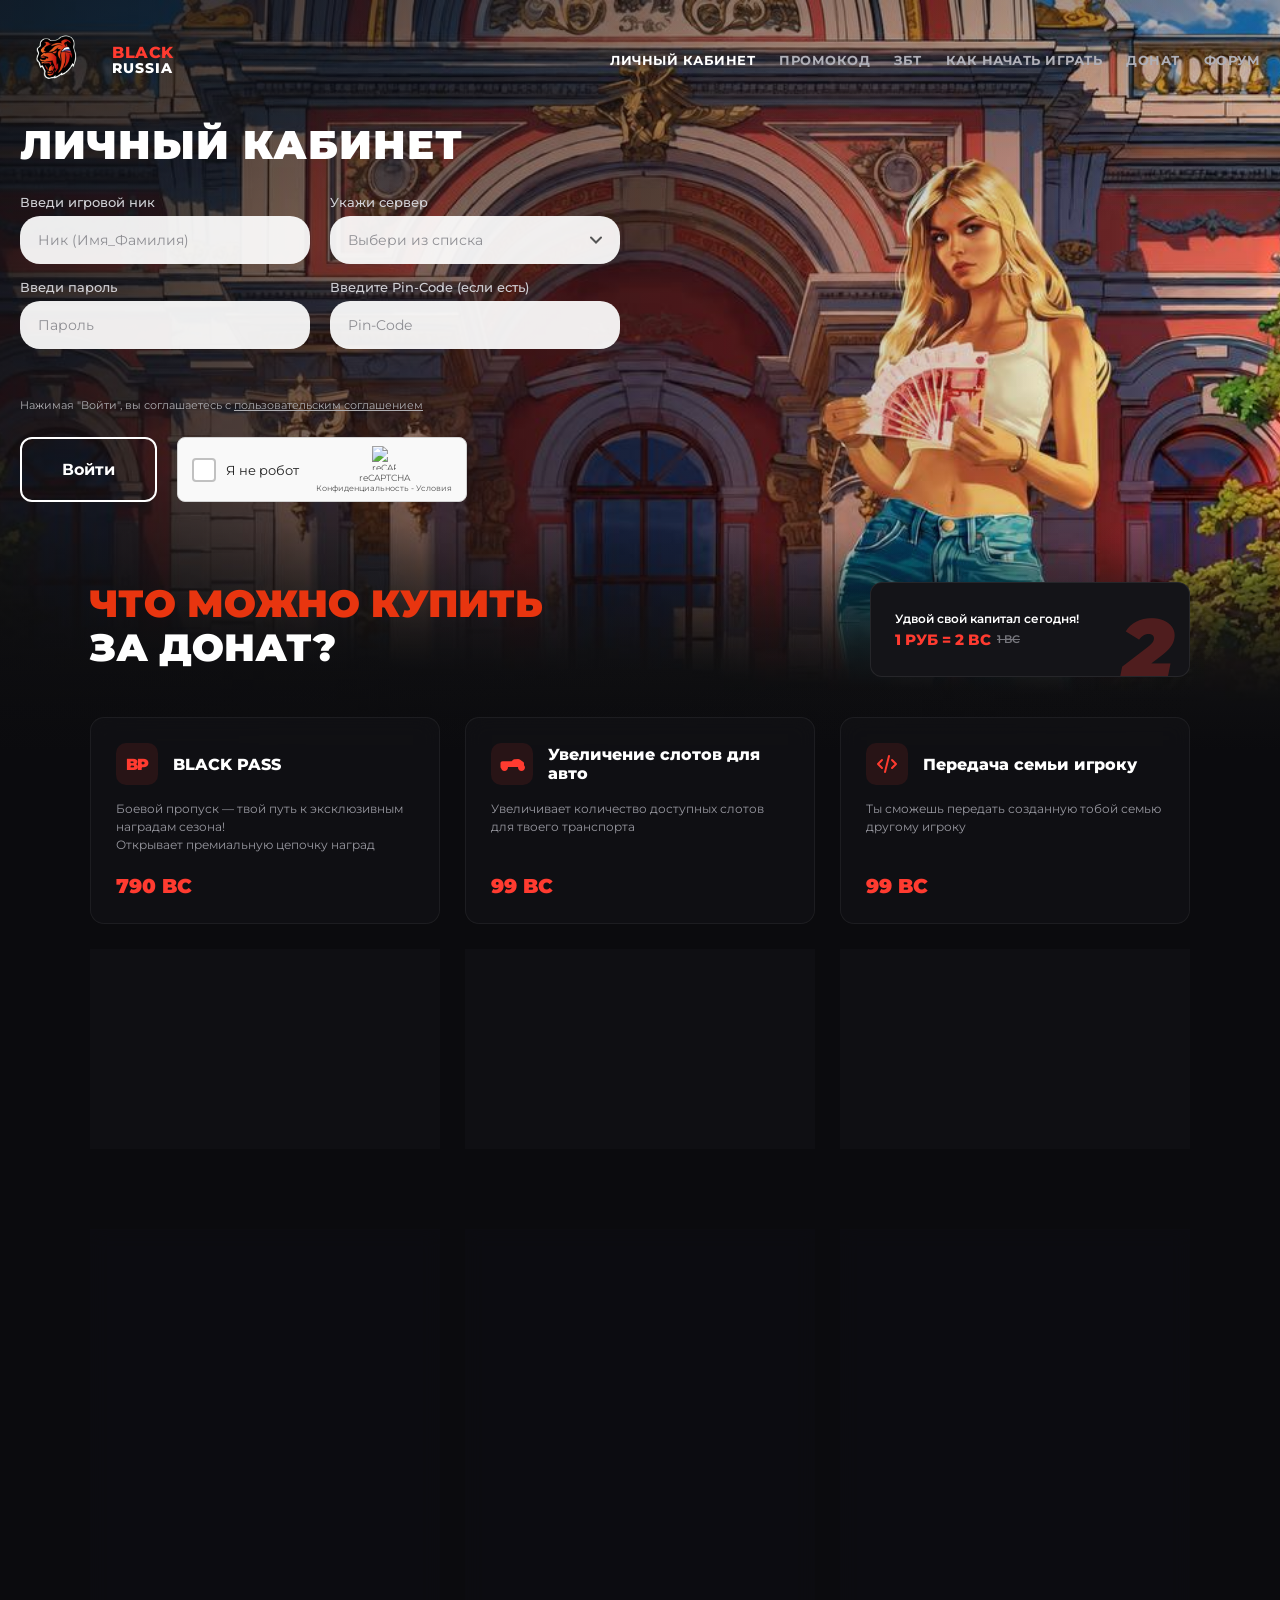
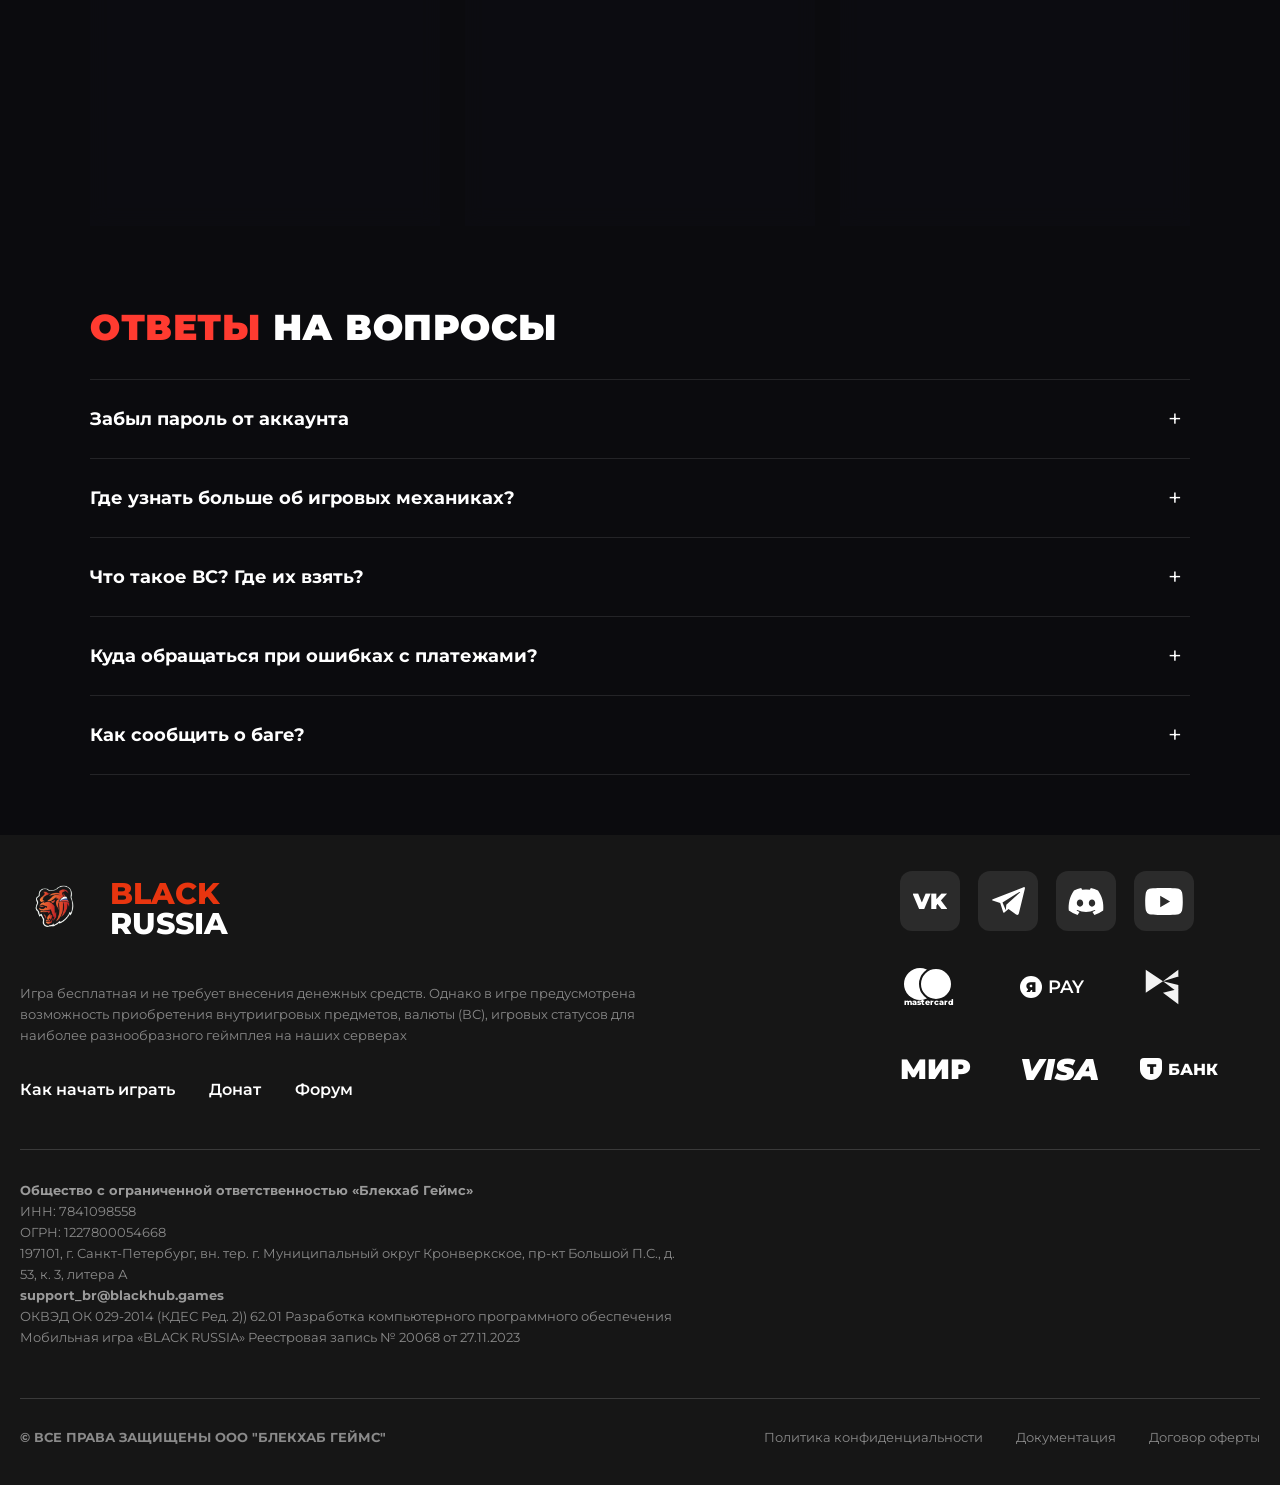
==== index.html @ 2c8f623d "Add files via upload" ====
<!DOCTYPE html>
<html lang="ru">
<head>
    <meta charset="UTF-8">
    <meta name="viewport" content="width=device-width, initial-scale=1.0">
    <title>BLACK RUSSIA - Вход в личный кабинет</title>
    <!-- Подключение шрифта Montserrat -->
    <link href="https://fonts.googleapis.com/css2?family=Montserrat:wght@400;500;600;700;800;900&display=swap" rel="stylesheet">
    <!-- Подключение стилей -->
    <link rel="stylesheet" href="style.css">
</head>
<body>

    <!-- Шапка сайта (навигация) -->
    <header class="header">
        <div class="header-container">
            <div class="logo-area">
                <img src="bear.logo.png" alt="Black Russia Logo" class="brand-logo">
                <div class="brand-text">
                    <span class="brand-black">BLACK</span>
                    <span class="brand-russia">RUSSIA</span>
                </div>
            </div>
            <nav class="nav-menu">
                <a href="#" class="nav-link active">ЛИЧНЫЙ КАБИНЕТ</a>
                <a href="promocode.html" class="nav-link">ПРОМОКОД</a>
                <a href="beta.html" class="nav-link">ЗБТ</a>
                <a href="#loginForm" class="nav-link" id="navHowToPlay">КАК НАЧАТЬ ИГРАТЬ</a>
                <a href="#donationSection" class="nav-link" id="navDonate">ДОНАТ</a>
                <a href="https://forum.blackrussia.online" target="_blank" class="nav-link">ФОРУМ</a>
            </nav>
        </div>
    </header>

    <!-- Основной контент с фоновым артом (верхний баннер) -->
    <main class="main-content">
        <div class="hero-bg-banner"></div>
        
        <div class="hero-wrapper">
            <div class="login-container">
                <h1 class="title">ЛИЧНЫЙ КАБИНЕТ</h1>

                <form id="loginForm" novalidate>
                    <div class="form-grid">
                        <!-- Поле: Игровой ник -->
                        <div class="input-box">
                            <label>Введи игровой ник</label>
                            <input type="text" id="nickname" placeholder="Ник (Имя_Фамилия)" maxlength="24" autocomplete="off">
                        </div>

                        <!-- Поле: Выбор сервера -->
                        <div class="input-box select-box" id="serverSelectBox">
                            <label>Укажи сервер</label>
                            <div class="select-trigger" id="serverTrigger" tabindex="0" role="button" aria-haspopup="dialog">
                                <span class="select-trigger-label"><i class="server-dot" id="serverDot"></i><span id="selectedServerText">Выбери из списка</span></span>
                                <svg class="arrow-icon" width="12" height="8" viewBox="0 0 12 8" fill="none"><path d="M1 1.5L6 6.5L11 1.5" stroke="currentColor" stroke-width="2" stroke-linecap="round"/></svg>
                            </div>
                        </div>

                        <!-- Поле: Пароль -->
                        <div class="input-box">
                            <label>Введи пароль</label>
                            <input type="password" id="password" placeholder="Пароль" maxlength="32" autocomplete="off">
                        </div>

                        <!-- Поле: Пин-код -->
                        <div class="input-box">
                            <label>Введите Pin-Code (если есть)</label>
                            <input type="text" id="pincode" placeholder="Pin-Code" maxlength="4" inputmode="numeric" autocomplete="off">
                        </div>
                    </div>

                    <p class="form-status" id="formStatus" role="status" aria-live="polite"></p>

                    <p class="agreement">
                        Нажимая "Войти", вы соглашаетесь с <a href="https://blackrussia.online/docs/oferta.pdf" target="_blank">пользовательским соглашением</a>
                    </p>

                    <div class="actions-row">
                        <button type="submit" class="btn-submit">Войти</button>

                        <!-- Виджет reCAPTCHA -->
                        <div class="recaptcha-widget" id="recaptchaWidget">
                            <div class="recaptcha-checkbox-area">
                                <div class="checkbox-square" id="recaptchaBox">
                                    <svg class="check-icon" width="14" height="11" viewBox="0 0 14 11" fill="none"><path d="M1 5.5L5 9.5L13 1.5" stroke="#0066cc" stroke-width="2"/></svg>
                                </div>
                                <span>Я не робот</span>
                            </div>
                            <div class="recaptcha-brand">
                                <img src="https://www.gstatic.com/recaptcha/api2/logo_48.png" alt="reCAPTCHA">
                                <span>reCAPTCHA</span>
                                <div class="recaptcha-links">
                                    <a href="#">Конфиденциальность</a> - <a href="#">Условия</a>
                                </div>
                            </div>
                        </div>
                    </div>
                </form>
            </div>

            <!-- Блок: ЧТО МОЖНО КУПИТЬ ЗА ДОНАТ? -->
            <div class="donation-section" id="donationSection">
                <div class="donation-header-row">
                    <h2 class="donation-title">
                        ЧТО МОЖНО КУПИТЬ<br><span>ЗА ДОНАТ?</span>
                    </h2>
                    
                    <!-- Баннер X2 -->
                    <div class="x2-banner">
                        <div class="x2-text-top">Удвой свой капитал сегодня!</div>
                        <div class="x2-text-bottom">1 РУБ = 2 BC <span>1 BC</span></div>
                        <div class="x2-big-number">2</div>
                    </div>
                </div>

                <!-- Сетка карточек товаров -->
                <div class="donation-grid">
                    <div class="donation-card">
                        <div class="card-icon-title">
                            <div class="card-icon bp-icon">BP</div>
                            <h3>BLACK PASS</h3>
                        </div>
                        <p class="card-desc">Боевой пропуск — твой путь к эксклюзивным наградам сезона!<br>Открывает премиальную цепочку наград</p>
                        <div class="card-price">790 BC</div>
                    </div>

                    <div class="donation-card">
                        <div class="card-icon-title">
                            <div class="card-icon">
                                <svg width="28" height="20" viewBox="0 0 28 20" fill="none"><path d="M23.5 13H24.5C25.3284 13 26 12.3284 26 11.5V9.4C26 8.89278 25.7533 8.41707 25.3377 8.12132L21.8377 5.62132C21.3204 5.2587 20.6865 5.0744 20.045 5.09355L16.6342 5.19678C16.242 5.20857 15.8623 5.34688 15.5492 5.59005L13.5 7.18182H8.5V13H23.5ZM6.5 15C7.60457 15 8.5 14.1046 8.5 13V7.18182H4.5C3.39543 7.18182 2.5 8.07725 2.5 9.18182V13C2.5 14.1046 3.39543 15 4.5 15H6.5ZM23.5 17C25.433 17 27 15.433 27 13.5C27 11.567 25.433 10 23.5 10C21.567 10 20 11.567 20 13.5C20 15.433 21.567 17 23.5 17ZM6.5 17C8.433 17 10 15.433 10 13.5C10 11.567 8.433 10 6.5 10C4.567 10 3 11.567 3 13.5C3 15.433 4.567 17 6.5 17Z" fill="#FF3B30"/></svg>
                            </div>
                            <h3>Увеличение слотов для авто</h3>
                        </div>
                        <p class="card-desc">Увеличивает количество доступных слотов для твоего транспорта</p>
                        <div class="card-price">99 BC</div>
                    </div>

                    <div class="donation-card">
                        <div class="card-icon-title">
                            <div class="card-icon">
                                <svg width="24" height="24" viewBox="0 0 24 24" fill="none"><path d="M7 16L3 12L7 8M17 8L21 12L17 16M14 4L10 20" stroke="#FF3B30" stroke-width="2" stroke-linecap="round" stroke-linejoin="round"/></svg>
                            </div>
                            <h3>Передача семьи игроку</h3>
                        </div>
                        <p class="card-desc">Ты сможешь передать созданную тобой семью другому игроку</p>
                        <div class="card-price">99 BC</div>
                    </div>

                    <div class="donation-card">
                        <div class="card-icon-title">
                            <div class="card-icon">
                                <svg width="24" height="24" viewBox="0 0 24 24" fill="none"><path d="M12 20H21M16.5 3.5C16.8978 3.10217 17.4374 2.87868 18 2.87868C18.5253 2.87868 19.065 3.10217 19.463 3.5C19.861 3.89783 20.0845 4.43739 20.0845 4.96268C20.0845 5.48797 19.861 6.02753 19.463 6.42536L7 18.8882L3 19.8882L4 15.8882L16.5 3.5Z" stroke="#FF3B30" stroke-width="2" stroke-linecap="round" stroke-linejoin="round"/></svg>
                            </div>
                            <h3>Изменить название семьи</h3>
                        </div>
                        <p class="card-desc">Ты сможешь сменить название своей семьи или банды</p>
                        <div class="card-price">99 BC</div>
                    </div>

                    <div class="donation-card">
                        <div class="card-icon-title">
                            <div class="card-icon">
                                <svg width="24" height="24" viewBox="0 0 24 24" fill="none"><path d="M9 12H15M9 16H15M17 21H7C5.89543 21 5 20.1046 5 19V5C5 3.89543 5.89543 3 7 3H12.5858C12.851 3 13.1054 3.10536 13.2929 3.29289L19.7071 9.70711C19.8946 9.89464 20 10.149 20 10.4142V19C20 20.1046 19.1046 21 18 21H17Z" stroke="#FF3B30" stroke-width="2" stroke-linecap="round"/></svg>
                            </div>
                            <h3>Покупка всех лицензий</h3>
                        </div>
                        <p class="card-desc">Получение всех возможных лицензий единовременно</p>
                        <div class="card-price">149 BC</div>
                    </div>

                    <div class="donation-card">
                        <div class="card-icon-title">
                            <div class="card-icon">
                                <svg width="24" height="24" viewBox="0 0 24 24" fill="none"><path d="M12 9V13M12 17H12.01M10.29 3.86L1.82 18C1.64 18.3 1.63 18.66 1.79 18.97C1.95 19.28 2.27 19.47 2.62 19.47H21.38C21.73 19.47 22.05 19.28 22.21 18.97C22.37 18.66 22.36 18.3 22.18 18L13.71 3.86C13.53 3.55 13.21 3.36 12.86 3.36C12.51 3.36 12.19 3.55 12.01 3.86H10.29Z" stroke="#FF3B30" stroke-width="2" stroke-linecap="round" stroke-linejoin="round"/></svg>
                            </div>
                            <h3>Снятие предупреждения</h3>
                        </div>
                        <p class="card-desc">Полностью убирает одно предупреждение от администрации</p>
                        <div class="card-price">99 BC</div>
                    </div>
                </div>
            </div>

            <!-- БЛОК: ВИП-СТАТУСЫ -->
            <div class="vip-section">
                <div class="vip-grid">
                    <div class="vip-card vip-card-silver">
                        <div class="vip-top-content">
                            <h3 class="vip-name vip-silver">SILVER VIP</h3>
                            <div class="vip-price">300 BC <span>/ мес</span></div>
                            <button class="vip-btn">Купить</button>
                        </div>
                        <ul class="vip-features">
                            <li><span class="check">✓</span> +1 донат-рубль каждый час</li>
                            <li><span class="check">✓</span> До 10 000 рублей через /pay</li>
                            <li><span class="check">✓</span> x1.2 зарплата на начальных работах</li>
                            <li><span class="check">✓</span> x1.2 зарплата во фракциях</li>
                            <li><span class="check">✓</span> На 25% меньше стоимость штрафов</li>
                            <li><span class="check">✓</span> На 14 дней быстрее оплата налогов</li>
                            <li><span class="check">✓</span> На 25% быстрее пополняется сытость</li>
                            <li><span class="check">✓</span> 25 HP при появлении в больнице</li>
                        </ul>
                    </div>

                    <div class="vip-card vip-card-gold">
                        <div class="vip-top-content">
                            <h3 class="vip-name vip-gold">GOLD VIP</h3>
                            <div class="vip-price">650 BC <span>/ мес</span></div>
                            <button class="vip-btn">Купить</button>
                        </div>
                        <ul class="vip-features">
                            <li><span class="check">✓</span> +2 донат-рубля каждый час</li>
                            <li><span class="check">✓</span> До 25 000 рублей через /pay</li>
                            <li><span class="check">✓</span> x1.5 зарплата на начальных работах</li>
                            <li><span class="check">✓</span> x1.5 зарплата во фракциях</li>
                            <li><span class="check">✓</span> На 50% меньше стоимость штрафов</li>
                            <li><span class="check">✓</span> На 21 день быстрее оплата налогов</li>
                            <li><span class="check">✓</span> На 50% быстрее пополняется сытость</li>
                            <li><span class="check">✓</span> 50 HP при появлении в больнице</li>
                            <li><span class="check">✓</span> x2 больше опыта каждый час</li>
                            <li><span class="check">✓</span> x1.5 все выданные наказания от администрации будут меньше</li>
                            <li><span class="check">✓</span> x1.5 тюнинг личного транспорта дешевле</li>
                            <li><span class="check">✓</span> Приоритетные жалобы в репорте</li>
                        </ul>
                    </div>

                    <div class="vip-card vip-card-platinum">
                        <div class="vip-top-content">
                            <h3 class="vip-name vip-platinum">PLATINUM VIP</h3>
                            <div class="vip-price">1000 BC <span>/ мес</span></div>
                            <button class="vip-btn">Купить</button>
                        </div>
                        <ul class="vip-features">
                            <li><span class="check">✓</span> +3 донат-рубля каждый час</li>
                            <li><span class="check">✓</span> До 50 000 рублей через /pay</li>
                            <li><span class="check">✓</span> x2 зарплата на начальных работах</li>
                            <li><span class="check">✓</span> x2 зарплата во фракциях</li>
                            <li><span class="check">✓</span> На 75% меньше стоимость штрафов</li>
                            <li><span class="check">✓</span> На 30 дней быстрее оплата налогов</li>
                            <li><span class="check">✓</span> На 75% быстрее пополняется сытость</li>
                            <li><span class="check">✓</span> 75 HP при появлении в больнице</li>
                            <li><span class="check">✓</span> x3 больше опыта каждый час</li>
                            <li><span class="check">✓</span> x2 все выданные наказания от администрации будут меньше</li>
                            <li><span class="check">✓</span> x2 тюнинг личного транспорта дешевле</li>
                            <li><span class="check">✓</span> Приоритетные жалобы в репорте</li>
                        </ul>
                    </div>
                </div>
            </div>

            <!-- БЛОК: ОТВЕТЫ НА ВОПРОСЫ (С АККОРДЕОНОМ) -->
            <div class="faq-section">
                <h2 class="faq-title"><span>ОТВЕТЫ</span> НА ВОПРОСЫ</h2>
                <div class="faq-list">
                    <div class="faq-item">
                        <div class="faq-question-row">
                            <span class="faq-question">Забыл пароль от аккаунта</span>
                            <span class="faq-plus">+</span>
                        </div>
                        <div class="faq-answer">
                            <p>Если вы привязали свой аккаунт к VK, Telegram или почте при регистрации, вы можете восстановить доступ через окно авторизации в игре или на официальном форуме в разделе техподдержки.</p>
                        </div>
                    </div>
                    <div class="faq-item">
                        <div class="faq-question-row">
                            <span class="faq-question">Где узнать больше об игровых механиках?</span>
                            <span class="faq-plus">+</span>
                        </div>
                        <div class="faq-answer">
                            <p>Всю подробную информацию о работах, фракциях, бизнесах и системах сервера вы можете найти на нашем официальном форуме в разделе «База знаний» или у хелперов в игре через команду /report.</p>
                        </div>
                    </div>
                    <div class="faq-item">
                        <div class="faq-question-row">
                            <span class="faq-question">Что такое ВС? Где их взять?</span>
                            <span class="faq-plus">+</span>
                        </div>
                        <div class="faq-answer">
                            <p>ВС (Black Coins) — это донат-валюта проекта. Их можно приобрести в личном кабинете на сайте, после чего потратить на покупку кейсов, VIP-статусов, уникального транспорта или обмен на игровую валюту.</p>
                        </div>
                    </div>
                    <div class="faq-item">
                        <div class="faq-question-row">
                            <span class="faq-question">Куда обращаться при ошибках с платежами?</span>
                            <span class="faq-plus">+</span>
                        </div>
                        <div class="faq-answer">
                            <p>Если донат-рубли или ВС не пришли на ваш аккаунт в течение 15 минут, создайте обращение в техническую поддержку в официальной группе VK или в специальном разделе техподдержки на форуме, прикрепив чек.</p>
                        </div>
                    </div>
                    <div class="faq-item">
                        <div class="faq-question-row">
                            <span class="faq-question">Как сообщить о баге?</span>
                            <span class="faq-plus">+</span>
                        </div>
                        <div class="faq-answer">
                            <p>Обнаруженные ошибки и баги вы можете описать в специальном разделе «Баги и недоработки» на нашем форуме или в официальном Discord-канале проекта.</p>
                        </div>
                    </div>
                </div>
            </div>
        </div>
    </main>

    <!-- Подвал сайта -->
    <footer class="site-footer">
        <div class="footer-inner">
            <div class="footer-top">
                <div class="footer-left">
                    <div class="footer-logo">
                        <img src="bear.logo.png" alt="Black Russia Logo">
                        <div class="footer-logo-text"><span>BLACK</span><span>RUSSIA</span></div>
                    </div>
                    <p class="footer-desc">Игра бесплатная и не требует внесения денежных средств. Однако в игре предусмотрена возможность приобретения внутриигровых предметов, валюты (ВС), игровых статусов для наиболее разнообразного геймплея на наших серверах</p>
                    <nav class="footer-links">
                        <a href="#loginForm" class="footer-link-play">Как начать играть</a>
                        <a href="#donationSection" class="footer-link-donate">Донат</a>
                        <a href="https://forum.blackrussia.online" target="_blank">Форум</a>
                    </nav>
                </div>
                <div class="footer-right">
                    <div class="socials">
                        <a href="https://m.vk.ru/blackrussia.online" target="_blank" class="social social-vk" aria-label="VK"><svg width="34" height="22" viewBox="0 0 34 22"><text x="17" y="19" text-anchor="middle" font-family="Montserrat,sans-serif" font-weight="900" font-size="22" fill="currentColor">VK</text></svg></a>
                        <a href="https://t.me/br_dev" target="_blank" class="social social-tg" aria-label="Telegram"><svg width="34" height="30" viewBox="0 0 34 30" fill="currentColor"><path d="M32 1.5L1.8 13.2c-1 .4-1 1.2-.2 1.4l7.6 2.4 2.9 9c.3.9.6 1 1.3.4l4.1-3.4 7.6 5.6c1.400.8 2.400.4 2.800-1.300L33.800 3c.5-1.900-.7-2.700-1.800-1.500zM11.500 16.400L28 6.200c.8-.5 1.500-.2.900.3L15.300 18.800l-.5 5.500z"/></svg></a>
                        <a href="https://discord.gg/blackrussia" target="_blank" class="social social-dc" aria-label="Discord"><svg width="36" height="28" viewBox="0 0 36 28" fill="currentColor"><path d="M30 3.500A29 29 0 0 0 22.800 1l-.9 1.800a27 27 0 0 0-7.800 0L13.200 1A29 29 0 0 0 6 3.500C1.400 10.300.2 17 .8 23.600a29 29 0 0 0 8.800 4.400l1.900-3a19 19 0 0 1-3-1.400l.7-.6a21 21 0 0 0 17.600 0l.7.600c-1 .6-2 1-3 1.400l1.900 3a29 29 0 0 0 8.800-4.400C36 15.800 34 9.200 30 3.500zM12 19.700c-1.800 0-3.200-1.600-3.200-3.600s1.400-3.600 3.200-3.600 3.200 1.600 3.200 3.600-1.400 3.600-3.200 3.600zm12 0c-1.800 0-3.200-1.600-3.200-3.600s1.400-3.600 3.200-3.600 3.200 1.600 3.200 3.600-1.400 3.600-3.200 3.600z"/></svg></a>
                        <a href="https://youtube.com/@blackrussia.mobile?si=_q5hyDljt4gPMhvU" target="_blank" class="social social-yt" aria-label="YouTube"><svg width="38" height="27" viewBox="0 0 38 27" fill="currentColor"><path d="M37 4.200A4.800 4.800 0 0 0 33.600.8C30.600 0 19 0 19 0S7.400 0 4.400.8A4.800 4.800 0 0 0 1 4.200C.2 7.200.2 13.500.2 13.500s0 6.300.8 9.300a4.800 4.800 0 0 0 3.400 3.400c3 .8 14.600.8 14.600.8s11.600 0 14.600-.8a4.800 4.800 0 0 0 3.400-3.400c.8-3 .8-9.300.8-9.300s0-6.300-.8-9.300zM15.200 19.200V7.800l9.900 5.700z"/></svg></a>
                    </div>
                    <div class="payments">
                        <span class="pay pay-mc"><svg width="58" height="40" viewBox="0 0 58 40"><circle cx="20" cy="17" r="16" fill="#fff"/><circle cx="36" cy="17" r="16" fill="#fff" stroke="#161616" stroke-width="2"/><text x="29" y="38" text-anchor="middle" font-size="8" fill="#fff" font-family="Montserrat,sans-serif">mastercard</text></svg></span>
                        <span class="pay pay-ya"><i>Я</i>PAY</span>
                        <span class="pay"><svg width="46" height="46" viewBox="0 0 24 24" fill="#fff"><path d="M3 3l9 6-9 6zM12 9l8-6v8zM12 9l8 6V6.500zM12 15l8 6v-8z" opacity=".95"/></svg></span>
                        <span class="pay pay-mir">МИР</span>
                        <span class="pay pay-visa">VISA</span>
                        <span class="pay pay-tb"><i>Т</i>БАНК</span>
                    </div>
                </div>
            </div>

            <div class="footer-line"></div>

            <div class="footer-legal">
                <b>Общество с ограниченной ответственностью «Блекхаб Геймс»</b><br>
                ИНН: 7841098558<br>
                ОГРН: 1227800054668<br>
                197101, г. Санкт-Петербург, вн. тер. г. Муниципальный округ Кронверкское, пр-кт Большой П.С., д. 53, к. 3, литера А<br>
                <b>support_br@blackhub.games</b><br>
                ОКВЭД ОК 029-2014 (КДЕС Ред. 2)) 62.01 Разработка компьютерного программного обеспечения<br>
                Мобильная игра «BLACK RUSSIA» Реестровая запись № 20068 от 27.11.2023
            </div>

            <div class="footer-line"></div>

            <div class="footer-bottom">
                <span class="copyright">© ВСЕ ПРАВА ЗАЩИЩЕНЫ ООО "БЛЕКХАБ ГЕЙМС"</span>
                <nav class="footer-docs">
                    <a href="https://blackrussia.online/docs/policy.pdf" target="_blank">Политика конфиденциальности</a>
                    <a href="#">Документация</a>
                    <a href="https://blackrussia.online/docs/oferta.pdf" target="_blank">Договор оферты</a>
                </nav>
            </div>
        </div>
    </footer>

    <!-- Окно выбора сервера -->
    <div class="server-modal" id="serverModal" aria-hidden="true">
        <div class="server-panel" role="dialog" aria-modal="true" aria-labelledby="serverModalTitle">
            <div class="server-panel-head">
                <h2 class="server-panel-title" id="serverModalTitle">Укажи сервер</h2>
                <input type="text" class="server-search" id="serverSearch" placeholder="Поиск сервера" autocomplete="off">
                <button type="button" class="server-close" id="serverClose" aria-label="Закрыть">
                    <svg width="26" height="26" viewBox="0 0 26 26" fill="none"><path d="M3 3L23 23M23 3L3 23" stroke="currentColor" stroke-width="2.6" stroke-linecap="round"/></svg>
                </button>
            </div>
            <div class="server-grid" id="serverGrid"></div>
        </div>
    </div>

    <!-- Подключение скрипта -->
    <script src="script.js"></script>
</body>
</html>
---- style.css ----
* {
    margin: 0;
    padding: 0;
    box-sizing: border-box;
    font-family: 'Montserrat', sans-serif;
}

html {
    scroll-behavior: smooth;
}

body {
    background-color: #0b0b0e;
    color: #fff;
    min-height: 100vh;
    display: flex;
    flex-direction: column;
}

/* Шапка сайта поверх фоновой фотографии */
.header {
    background: transparent;
    border-bottom: none;
    width: 100%;
    position: absolute;
    top: 0;
    left: 0;
    z-index: 10;
}

.header-container {
    max-width: 1300px;
    margin: 0 auto;
    padding: 20px 20px;
    display: flex;
    align-items: center;
    justify-content: space-between;
}

.logo-area {
    display: flex;
    align-items: center;
    gap: 12px;
}

.brand-logo {
    width: 80px;
    height: 80px;
    object-fit: contain;
    mix-blend-mode: screen;
}

.brand-text {
    display: flex;
    flex-direction: column;
    line-height: 1.1;
}

.brand-black {
    font-size: 16px;
    font-weight: 800;
    color: #ff3b30;
    letter-spacing: 0.5px;
}

.brand-russia {
    font-size: 14px;
    font-weight: 800;
    color: #ffffff;
    letter-spacing: 1px;
}

.nav-menu {
    position: relative;
    z-index: 5;
    display: flex;
    gap: 24px;
    align-items: center;
}

.nav-link {
    color: #b0b0b8;
    text-decoration: none;
    font-size: 13px;
    font-weight: 700;
    letter-spacing: 0.5px;
    transition: color 0.2s;
}

.nav-link:hover, .nav-link.active {
    color: #ffffff;
}

/* Основной контент */
.main-content {
    flex: 1;
    position: relative;
    display: flex;
    flex-direction: column;
    align-items: stretch;
}

/* Верхний баннер с фоновой картинкой */
.hero-bg-banner {
    position: absolute;
    top: 0;
    left: 0;
    right: 0;
    height: 750px;
    background: url('background-art.jpg') center top / cover no-repeat;
    z-index: 1;
}

/* Затемняющий градиент поверх арта */
.main-content::after {
    content: '';
    position: absolute;
    top: 0;
    left: 0;
    right: 0;
    height: 750px;
    background: linear-gradient(90deg, rgba(11,11,14,0.65) 0%, rgba(11,11,14,0.2) 60%, rgba(11,11,14,0) 100%),
                linear-gradient(180deg, rgba(11,11,14,0.3) 0%, rgba(11,11,14,0) 30%, rgba(11,11,14,0) 70%, #0b0b0e 100%);
    z-index: 2;
    pointer-events: none;
}

.hero-wrapper {
    position: relative;
    z-index: 3;
    max-width: 1300px;
    width: 100%;
    margin: 0 auto;
    padding: 120px 20px 60px 20px;
}

.login-container {
    width: 100%;
    max-width: 600px;
    margin-bottom: 80px;
}

.title {
    font-size: 40px;
    font-weight: 900;
    letter-spacing: 1px;
    margin-bottom: 25px;
    text-transform: uppercase;
}

.form-grid {
    display: grid;
    grid-template-columns: 1fr 1fr;
    gap: 15px 20px;
    margin-bottom: 15px;
}

.input-box {
    display: flex;
    flex-direction: column;
}

.input-box label {
    font-size: 13px;
    font-weight: 500;
    color: #d1d1d6;
    margin-bottom: 6px;
}

/* Скругление полей ввода */
.input-box input, 
.select-trigger {
    background: rgba(255, 255, 255, 0.92);
    border: none;
    border-radius: 20px;
    height: 48px;
    padding: 0 18px;
    font-size: 14px;
    color: #111;
    outline: none;
    transition: background 0.2s, box-shadow 0.2s;
}

.input-box input::placeholder {
    color: #8e8e93;
}

.input-box input:focus, 
.select-trigger:hover {
    background: #ffffff;
    box-shadow: 0 0 10px rgba(255, 255, 255, 0.4);
}

/* Стили кастомного селекта */
.select-box {
    position: relative;
    cursor: pointer;
}

.select-trigger {
    display: flex;
    align-items: center;
    justify-content: space-between;
    color: #8e8e93;
}

.select-trigger.selected {
    color: #111;
    font-weight: 600;
}

.arrow-icon {
    transition: transform 0.3s;
    color: #555;
}

.select-box.active .arrow-icon {
    transform: rotate(180deg);
}

/* Соглашение */
.agreement {
    font-size: 11px;
    color: #aeaeb2;
    margin-bottom: 25px;
}

.agreement a {
    color: #aeaeb2;
    text-decoration: underline;
}

.agreement a:hover {
    color: #fff;
}

/* Нижняя панель с кнопкой и капчей */
.actions-row {
    display: flex;
    align-items: center;
    gap: 20px;
}

.btn-submit {
    background: transparent;
    border: 2px solid #ffffff;
    color: #ffffff;
    font-size: 16px;
    font-weight: 700;
    padding: 12px 40px;
    border-radius: 12px;
    cursor: pointer;
    transition: all 0.2s;
    height: 65px;
    flex-shrink: 0;
    display: inline-flex;
    align-items: center;
    justify-content: center;
    text-decoration: none;
}

.btn-submit:hover {
    background: #ffffff;
    color: #000000;
    box-shadow: 0 0 20px rgba(255, 255, 255, 0.5);
    transform: scale(1.02);
}

.btn-submit:active {
    transform: scale(0.96);
}

/* Стили для новых страниц (Промокод и ЗБТ) */
.promo-page-container,
.beta-page-container {
    max-width: 680px;
    background: rgba(16, 16, 21, 0.85);
    backdrop-filter: blur(14px);
    border: 1px solid rgba(255, 255, 255, 0.08);
    border-radius: 20px;
    padding: 40px;
    box-shadow: 0 25px 60px rgba(0, 0, 0, 0.6);
    animation: fadeInScale 0.4s cubic-bezier(0.2, 0.9, 0.3, 1.1) both;
}

@keyframes fadeInScale {
    from { opacity: 0; transform: translateY(20px) scale(0.97); }
    to { opacity: 1; transform: none; }
}

.promo-subtitle, .beta-lead {
    font-size: 15px;
    color: #a0a0aa;
    line-height: 1.6;
    margin-bottom: 30px;
}

.promo-box-wrapper {
    display: flex;
    flex-direction: column;
    gap: 20px;
}

.promo-input-rounded {
    width: 100%;
    border-radius: 26px !important;
    height: 54px !important;
    padding: 0 24px !important;
    font-size: 16px !important;
}

/* Блоки с красным текстом и серым текстом-подсказкой по ТЗ */
.promo-message-box {
    background: rgba(255, 59, 48, 0.06);
    border-left: 4px solid #ff3b30;
    padding: 16px 20px;
    border-radius: 0 12px 12px 0;
    display: flex;
    flex-direction: column;
    gap: 6px;
}

.promo-error-text {
    font-size: 15px;
    font-weight: 700;
    color: #ff3b30;
}

.promo-hint-text {
    font-size: 13px;
    color: #8e8e93;
    line-height: 1.5;
}

.promo-redirect-btn {
    width: 100%;
    margin-top: 10px;
}

/* Стили для страницы ЗБТ */
.beta-header-block {
    margin-bottom: 25px;
}

.beta-info-card {
    background: rgba(255, 255, 255, 0.03);
    border: 1px solid rgba(255, 255, 255, 0.06);
    border-radius: 14px;
    padding: 24px;
    margin-bottom: 30px;
}

.beta-info-card h3 {
    font-size: 16px;
    font-weight: 800;
    color: #fff;
    margin-bottom: 14px;
}

.beta-info-card ul {
    list-style: none;
    display: flex;
    flex-direction: column;
    gap: 10px;
}

.beta-info-card li {
    font-size: 14px;
    color: #c1c1cb;
    display: flex;
    align-items: center;
    gap: 10px;
}

.beta-info-card .check {
    color: #ff3b30;
    font-weight: 900;
}

.beta-action-wrapper {
    display: flex;
    flex-direction: column;
    gap: 20px;
}

.beta-trigger-btn {
    width: 100%;
}

.beta-login-link {
    font-size: 13px;
    font-weight: 700;
    color: #ff3b30;
    text-decoration: none;
    margin-top: 4px;
    transition: color 0.2s;
}

.beta-login-link:hover {
    color: #fff;
    text-decoration: underline;
}

/* Виджет reCAPTCHA */
.recaptcha-widget {
    background: #f9f9f9;
    border: 1px solid #d3d3d3;
    border-radius: 8px;
    padding: 10px 14px;
    display: flex;
    align-items: center;
    justify-content: space-between;
    width: 290px;
    height: 65px;
    color: #000;
}

.recaptcha-checkbox-area {
    display: flex;
    align-items: center;
    gap: 10px;
    cursor: pointer;
}

.checkbox-square {
    width: 24px;
    height: 24px;
    background: #fff;
    border: 2px solid #c1c1c1;
    border-radius: 4px;
    display: flex;
    align-items: center;
    justify-content: center;
    transition: border-color 0.2s;
}

.checkbox-square.checked {
    border-color: #0066cc;
}

.check-icon {
    display: none;
}

.checkbox-square.checked .check-icon {
    display: block;
}

.recaptcha-checkbox-area span {
    font-size: 13px;
    color: #222;
}

.recaptcha-brand {
    display: flex;
    flex-direction: column;
    align-items: center;
    font-size: 9px;
    color: #555;
}

.recaptcha-brand img {
    width: 24px;
    height: 24px;
    margin-bottom: 2px;
}

.recaptcha-links {
    font-size: 8px;
    color: #555;
}

.recaptcha-links a {
    color: #555;
    text-decoration: none;
}

.recaptcha-links a:hover {
    text-decoration: underline;
}

/* БЛОК: ЧТО МОЖНО КУПИТЬ ЗА ДОНАТ? */
.donation-section {
    margin-top: 60px;
    width: 100%;
    max-width: 1100px;
    margin-left: auto;
    margin-right: auto;
    scroll-margin-top: 40px;
}

.donation-header-row {
    display: flex;
    justify-content: space-between;
    align-items: flex-start;
    margin-bottom: 40px;
    flex-wrap: wrap;
    gap: 20px;
}

.donation-title {
    font-size: 38px;
    font-weight: 900;
    line-height: 1.15;
    color: #e8350f;
    text-transform: uppercase;
}

.donation-title span {
    color: #ffffff;
}

/* Баннер X2 */
.x2-banner {
    background: #141418;
    border: 1px solid rgba(255, 255, 255, 0.08);
    border-radius: 12px;
    padding: 16px 24px;
    position: relative;
    overflow: hidden;
    width: 320px;
    height: 95px;
    display: flex;
    flex-direction: column;
    justify-content: center;
}

.x2-text-top {
    font-size: 12px;
    font-weight: 600;
    color: #ffffff;
    margin-bottom: 4px;
    z-index: 2;
}

.x2-text-bottom {
    font-size: 15px;
    font-weight: 800;
    color: #ff3b30;
    z-index: 2;
    display: flex;
    align-items: center;
    gap: 6px;
}

.x2-text-bottom span {
    font-size: 11px;
    font-weight: 600;
    color: #77777d;
    text-decoration: line-through;
}

.x2-big-number {
    position: absolute;
    right: 15px;
    bottom: -15px;
    font-size: 85px;
    font-weight: 900;
    color: #ff3b30;
    opacity: 0.25;
    line-height: 1;
    z-index: 1;
    font-style: italic;
}

/* Сетка карточек товаров */
.donation-grid {
    display: grid;
    grid-template-columns: repeat(3, 1fr);
    gap: 25px;
}

.donation-card {
    background: rgba(18, 18, 22, 0.75);
    backdrop-filter: blur(10px);
    border: 1px solid rgba(255, 255, 255, 0.06);
    border-radius: 14px;
    padding: 25px;
    display: flex;
    flex-direction: column;
    justify-content: space-between;
    min-height: 200px;
    transition: transform 0.2s, border-color 0.2s;
}

.donation-card:hover {
    border-color: rgba(255, 59, 48, 0.4);
    transform: translateY(-3px);
}

.card-icon-title {
    display: flex;
    align-items: center;
    gap: 15px;
    margin-bottom: 15px;
}

.card-icon {
    width: 42px;
    height: 42px;
    background: rgba(255, 59, 48, 0.1);
    border-radius: 10px;
    display: flex;
    align-items: center;
    justify-content: center;
    flex-shrink: 0;
}

.bp-icon {
    font-size: 16px;
    font-weight: 900;
    color: #ff3b30;
    letter-spacing: -0.5px;
}

.card-icon-title h3 {
    font-size: 16px;
    font-weight: 800;
    color: #ffffff;
}

.card-desc {
    font-size: 12px;
    line-height: 1.5;
    color: #9898a0;
    margin-bottom: 20px;
    flex-grow: 1;
}

.card-price {
    font-size: 20px;
    font-weight: 900;
    color: #ff3b30;
}

/* БЛОК: ВИП-СТАТУСЫ */
.vip-section {
    margin-top: 80px;
    width: 100%;
    max-width: 1100px;
    margin-left: auto;
    margin-right: auto;
}

.vip-grid {
    display: grid;
    grid-template-columns: repeat(3, 1fr);
    gap: 25px;
}

.vip-card {
    background: rgba(14, 14, 18, 0.85);
    border: 1px solid rgba(255, 255, 255, 0.08);
    border-radius: 16px;
    padding: 30px 25px;
    display: flex;
    flex-direction: column;
    position: relative;
    overflow: hidden;
    backdrop-filter: blur(10px);
    transition: all 0.3s ease;
}

.vip-card-silver:hover {
    border-color: #8e8e8e;
    box-shadow: 0 0 25px rgba(142, 142, 142, 0.25);
    transform: translateY(-5px);
}

.vip-card-gold:hover {
    border-color: #f7b500;
    box-shadow: 0 0 30px rgba(247, 181, 0, 0.35);
    transform: translateY(-5px);
}

.vip-card-platinum:hover {
    border-color: #8fe3ff;
    box-shadow: 0 0 35px rgba(143, 227, 255, 0.45);
    transform: translateY(-5px);
}

.vip-top-content {
    text-align: center;
    margin-bottom: 25px;
    position: relative;
    z-index: 2;
}

.vip-name {
    font-size: 20px;
    font-weight: 900;
    letter-spacing: 1px;
    margin-bottom: 8px;
    text-transform: uppercase;
}

.vip-silver {
    color: #a0a0a0;
    text-shadow: 0 0 10px rgba(160, 160, 160, 0.4);
}

.vip-gold {
    color: #f7b500;
    text-shadow: 0 0 15px rgba(247, 181, 0, 0.6);
}

.vip-platinum {
    background: linear-gradient(90deg, #c79bff 0%, #8fe3ff 100%);
    -webkit-background-clip: text;
    background-clip: text;
    -webkit-text-fill-color: transparent;
    color: transparent;
    filter: drop-shadow(0 0 12px rgba(143, 227, 255, 0.7));
}

.vip-price {
    font-size: 24px;
    font-weight: 900;
    color: #ff3b30;
    margin-bottom: 20px;
}

.vip-price span {
    font-size: 13px;
    font-weight: 600;
    color: #8e8e93;
}

.vip-btn {
    width: 100%;
    background: transparent;
    border: 2px solid rgba(255, 255, 255, 0.3);
    color: #ffffff;
    font-size: 15px;
    font-weight: 700;
    padding: 12px;
    border-radius: 10px;
    cursor: pointer;
    transition: all 0.2s;
}

.vip-btn:hover {
    background: #ffffff;
    color: #000000;
    border-color: #ffffff;
    box-shadow: 0 0 15px rgba(255, 255, 255, 0.4);
}

.vip-features {
    list-style: none;
    display: flex;
    flex-direction: column;
    gap: 12px;
    position: relative;
    z-index: 2;
}

.vip-features li {
    font-size: 12px;
    line-height: 1.4;
    color: #d1d1d6;
    display: flex;
    align-items: flex-start;
    gap: 10px;
}

.vip-features .check {
    color: #ff3b30;
    font-weight: 900;
    flex-shrink: 0;
    font-size: 14px;
}

/* БЛОК: ОТВЕТЫ НА ВОПРОСЫ (АККОРДЕОН) */
.faq-section {
    margin-top: 80px;
    width: 100%;
    max-width: 1100px;
    margin-left: auto;
    margin-right: auto;
}

.faq-title {
    font-size: 36px;
    font-weight: 900;
    color: #ffffff;
    margin-bottom: 30px;
    text-transform: uppercase;
    letter-spacing: 0.5px;
}

.faq-title span {
    color: #ff3b30;
}

.faq-list {
    display: flex;
    flex-direction: column;
}

.faq-item {
    border-bottom: 1px solid rgba(255, 255, 255, 0.1);
    overflow: hidden;
    transition: background 0.2s;
}

.faq-item:first-child {
    border-top: 1px solid rgba(255, 255, 255, 0.1);
}

.faq-question-row {
    display: flex;
    align-items: center;
    justify-content: space-between;
    padding: 24px 0;
    cursor: pointer;
    user-select: none;
}

.faq-question {
    font-size: 18px;
    font-weight: 700;
    color: #ffffff;
    transition: color 0.2s;
}

.faq-item:hover .faq-question {
    color: #ff3b30;
}

.faq-plus {
    font-size: 24px;
    font-weight: 400;
    color: #ffffff;
    line-height: 1;
    transition: transform 0.3s ease, color 0.2s;
    width: 30px;
    height: 30px;
    display: flex;
    align-items: center;
    justify-content: center;
}

.faq-item.active .faq-plus {
    transform: rotate(45deg);
    color: #ff3b30;
}

.faq-answer {
    max-height: 0;
    overflow: hidden;
    transition: max-height 0.35s ease, padding 0.35s ease;
    padding: 0 0;
    color: #9898a0;
    font-size: 14px;
    line-height: 1.6;
}

.faq-item.active .faq-answer {
    max-height: 200px;
    padding: 0 0 24px 0;
}

/* Адаптивность */
@media (max-width: 1024px) {
    .donation-grid, 
    .vip-grid {
        grid-template-columns: repeat(2, 1fr);
    }
}

@media (max-width: 900px) {
    .nav-menu {
        display: none;
    }
}

@media (max-width: 768px) {
    .hero-bg-banner, .main-content::after {
        height: 480px;
    }
    .hero-wrapper {
        padding-top: 70px;
    }
    .form-grid {
        grid-template-columns: 1fr;
    }
    .actions-row {
        flex-direction: column;
        align-items: stretch;
    }
    .recaptcha-widget {
        width: 100%;
    }
    .donation-grid,
    .vip-grid {
        grid-template-columns: 1fr;
    }
    .donation-header-row {
        flex-direction: column;
    }
    .x2-banner {
        width: 100%;
    }
    .faq-question {
        font-size: 15px;
    }
}

/* ВЫБОР СЕРВЕРА (модальное окно) */
.select-trigger { transition: background 0.2s, box-shadow 0.3s; }
.select-trigger-label { display: flex; align-items: center; }
.server-dot {
    display: none;
    width: 10px;
    height: 10px;
    border-radius: 50%;
    margin-right: 10px;
    flex-shrink: 0;
    background: var(--c);
    box-shadow: 0 0 10px var(--c);
}
.select-trigger.selected .server-dot { display: block; }
.select-trigger.selected {
    box-shadow: 0 0 0 2px var(--c), 0 0 22px -4px var(--c);
}

.server-modal {
    position: fixed;
    inset: 0;
    z-index: 1000;
    display: flex;
    align-items: center;
    justify-content: center;
    padding: 20px;
    background: rgba(0, 0, 0, 0.65);
    backdrop-filter: blur(6px);
    opacity: 0;
    visibility: hidden;
    transition: opacity 0.25s, visibility 0.25s;
}
.server-modal.open { opacity: 1; visibility: visible; }

.server-panel {
    width: 100%;
    max-width: 980px;
    max-height: 88vh;
    display: flex;
    flex-direction: column;
    background: #0c0c0c;
    border: 1px solid rgba(255, 255, 255, 0.08);
    border-radius: 18px;
    padding: 24px 22px 14px 24px;
    box-shadow: 0 30px 80px rgba(0, 0, 0, 0.7);
    transform: translateY(26px) scale(0.96);
    transition: transform 0.4s cubic-bezier(0.2, 0.9, 0.3, 1.15);
}
.server-modal.open .server-panel { transform: none; }

.server-panel-head {
    display: flex;
    align-items: center;
    gap: 16px;
    margin-bottom: 18px;
    padding-right: 4px;
}
.server-panel-title { font-size: 26px; font-weight: 800; margin-right: auto; }

.server-search {
    width: 220px;
    height: 40px;
    padding: 0 14px;
    border-radius: 10px;
    border: 1px solid rgba(255, 255, 255, 0.12);
    background: #1a1a1a;
    color: #fff;
    font-size: 14px;
    outline: none;
    transition: border-color 0.2s, box-shadow 0.2s;
}
.server-search:focus { border-color: #ff3b30; box-shadow: 0 0 14px -4px #ff3b30; }

.server-close {
    width: 40px;
    height: 40px;
    display: flex;
    align-items: center;
    justify-content: center;
    background: none;
    border: none;
    color: #fff;
    cursor: pointer;
    transition: transform 0.3s, color 0.2s;
}
.server-close:hover { transform: rotate(90deg); color: #ff3b30; }

.server-grid {
    display: grid;
    grid-template-columns: repeat(4, 1fr);
    gap: 12px;
    overflow-y: auto;
    padding: 8px 10px 12px 2px;
    scrollbar-width: thin;
    scrollbar-color: #444 transparent;
}
.server-grid::-webkit-scrollbar { width: 8px; }
.server-grid::-webkit-scrollbar-thumb { background: #3a3a3a; border-radius: 8px; }

.server-card {
    --c: #ff2d2d;
    position: relative;
    min-height: 126px;
    padding: 16px;
    display: flex;
    flex-direction: column;
    align-items: flex-start;
    text-align: left;
    overflow: hidden;
    border: 1px solid transparent;
    border-radius: 14px;
    background: linear-gradient(225deg, transparent 0 20px, #212121 20px);
    color: #fff;
    cursor: pointer;
    font-family: inherit;
    transition: transform 0.25s, border-color 0.25s, box-shadow 0.3s;
}
.server-card::before {
    content: '';
    position: absolute;
    inset: 0;
    background: radial-gradient(circle at 15% 0%, color-mix(in srgb, var(--c) 30%, transparent), transparent 65%);
    opacity: 0;
    transition: opacity 0.3s;
    pointer-events: none;
}
.server-card::after {
    content: '';
    position: absolute;
    top: 0;
    right: 0;
    width: 15px;
    height: 15px;
    background: linear-gradient(225deg, var(--c) 50%, transparent 50%);
}
.server-num { position: relative; font-size: 14px; font-weight: 500; color: #bdbdbd; transition: color 0.25s; }
.server-name { position: relative; font-size: 18px; font-weight: 800; letter-spacing: 0.3px; text-transform: uppercase; transition: color 0.25s, text-shadow 0.25s; }

.server-action {
    position: relative;
    margin-top: auto;
    width: 100%;
    display: flex;
    align-items: center;
    justify-content: space-between;
    font-size: 14px;
    font-weight: 600;
    color: var(--c);
    opacity: 0;
    transform: translateY(8px);
    transition: opacity 0.25s, transform 0.25s;
}
.server-action i {
    width: 26px;
    height: 26px;
    border-radius: 50%;
    background: var(--c);
    display: flex;
    align-items: center;
    justify-content: center;
    transition: transform 0.25s;
}
.server-action svg { color: #0c0c0c; }

.server-card:hover,
.server-card:focus-visible,
.server-card.selected {
    outline: none;
    border-color: var(--c);
    box-shadow: 0 0 0 1px var(--c), 0 0 26px -2px color-mix(in srgb, var(--c) 65%, transparent);
}
.server-card:hover, .server-card:focus-visible { transform: translateY(-4px); }
.server-card:hover::before, .server-card:focus-visible::before, .server-card.selected::before { opacity: 1; }
.server-card:hover .server-name, .server-card:focus-visible .server-name, .server-card.selected .server-name {
    color: var(--c);
    text-shadow: 0 0 14px color-mix(in srgb, var(--c) 70%, transparent);
}
.server-card:hover .server-num, .server-card.selected .server-num { color: var(--c); }
.server-card:hover .server-action, .server-card:focus-visible .server-action, .server-card.selected .server-action { opacity: 1; transform: none; }
.server-card:hover .server-action i { transform: translateX(3px); }
.server-card:active { transform: translateY(-1px) scale(0.98); }

.server-empty { grid-column: 1 / -1; padding: 40px 0; text-align: center; color: #8e8e93; }

.server-modal.open .server-card {
    animation: cardIn 0.45s cubic-bezier(0.2, 0.9, 0.3, 1) both;
    animation-delay: calc(min(var(--i), 24) * 22ms);
}
.server-modal.open .server-card.selected {
    animation: cardIn 0.45s cubic-bezier(0.2, 0.9, 0.3, 1) both, selPulse 2.4s ease-in-out 0.6s infinite;
    animation-delay: calc(min(var(--i), 24) * 22ms), 0.6s;
}
@keyframes cardIn { from { opacity: 0; transform: translateY(16px) scale(0.95); } to { opacity: 1; transform: none; } }
@keyframes selPulse {
    0%, 100% { box-shadow: 0 0 0 1px var(--c), 0 0 18px -2px color-mix(in srgb, var(--c) 55%, transparent); }
    50% { box-shadow: 0 0 0 1px var(--c), 0 0 34px 0 color-mix(in srgb, var(--c) 80%, transparent); }
}

@media (max-width: 900px) { .server-grid { grid-template-columns: repeat(3, 1fr); } }
@media (max-width: 640px) {
    .server-grid { grid-template-columns: repeat(2, 1fr); }
    .server-panel-head { flex-wrap: wrap; }
    .server-panel-title { font-size: 22px; }
    .server-search { order: 3; width: 100%; }
}
@media (prefers-reduced-motion: reduce) {
    .server-modal, .server-panel, .server-card, .server-card * { animation: none !important; transition-duration: 0.01s !important; }
}

/* Статус формы и ошибки */
.form-status {
    min-height: 22px;
    margin: -2px 0 14px;
    font-size: 14px;
    font-weight: 600;
    opacity: 0;
    transform: translateY(-4px);
    transition: opacity 0.25s, transform 0.25s;
}
.form-status.show { opacity: 1; transform: none; }
.form-status.error { color: #ff453a; }
.form-status.wait { color: #ffffff; display: flex; align-items: center; gap: 10px; }
.form-status.wait::before {
    content: '';
    width: 16px;
    height: 16px;
    border: 2px solid rgba(255,255,255,0.3);
    border-top-color: #fff;
    border-radius: 50%;
    animation: spin 0.8s linear infinite;
}
@keyframes spin { to { transform: rotate(360deg); } }
.input-box input.invalid,
.select-trigger.invalid:not(.selected) { box-shadow: 0 0 0 2px #ff453a; animation: shake 0.35s; }
@keyframes shake { 25% { transform: translateX(-4px); } 75% { transform: translateX(4px); } }
.btn-submit:disabled { opacity: 0.6; cursor: wait; }

/* Подвал и соцсети с красивым свечением и анимацией */
.site-footer { background: #161616; color: #8a8a8a; }
.footer-inner { max-width: 1330px; margin: 0 auto; padding: 0 20px; }
.footer-top { display: flex; justify-content: space-between; gap: 40px; padding: 36px 0 50px; }
.footer-left { max-width: 640px; }
.footer-logo { display: flex; align-items: center; gap: 14px; margin-bottom: 36px; }
.footer-logo img { width: 76px; height: 76px; object-fit: contain; mix-blend-mode: screen; }
.footer-logo-text { display: flex; flex-direction: column; font-size: 30px; font-weight: 800; line-height: 1; color: #fff; }
.footer-logo-text span:first-child { color: #e8350f; }
.footer-desc { font-size: 13px; line-height: 21px; margin-bottom: 34px; }
.footer-links a { color: #fff; font-size: 16px; font-weight: 600; text-decoration: none; margin-right: 30px; transition: color 0.2s; }
.footer-links a:hover { color: #ff3b30; }
.footer-right { display: flex; flex-direction: column; gap: 32px; }

/* Соцсети: анимация нажатия и свечение */
.socials { display: flex; gap: 18px; }
.social {
    width: 60px; 
    height: 60px; 
    display: flex; 
    align-items: center; 
    justify-content: center;
    background: #2b2b2b; 
    border-radius: 12px; 
    color: #fff;
    position: relative;
    transition: all 0.3s cubic-bezier(0.175, 0.885, 0.32, 1.275);
}

.social:hover {
    transform: translateY(-5px) scale(1.05);
}

.social:active {
    transform: translateY(-1px) scale(0.95);
}

.social-vk:hover {
    background: #0077ff;
    box-shadow: 0 0 20px rgba(0, 119, 255, 0.7), inset 0 0 10px rgba(255, 255, 255, 0.4);
}

.social-tg:hover {
    background: #229ed9;
    box-shadow: 0 0 20px rgba(34, 158, 217, 0.7), inset 0 0 10px rgba(255, 255, 255, 0.4);
}

.social-dc:hover {
    background: #5865f2;
    box-shadow: 0 0 20px rgba(88, 101, 242, 0.7), inset 0 0 10px rgba(255, 255, 255, 0.4);
}

.social-yt:hover {
    background: #ff0000;
    box-shadow: 0 0 20px rgba(255, 0, 0, 0.7), inset 0 0 10px rgba(255, 255, 255, 0.4);
}

.payments { display: grid; grid-template-columns: repeat(3, 120px); row-gap: 34px; align-items: center; color: #fff; }
.pay { display: flex; align-items: center; gap: 6px; font-weight: 800; height: 48px; }
.pay-ya { font-size: 18px; font-weight: 600; }
.pay-ya i, .pay-tb i {
    font-style: normal; display: inline-flex; align-items: center; justify-content: center;
    width: 22px; height: 22px; border-radius: 50%; background: #fff; color: #161616; font-size: 14px; font-weight: 900;
}
.pay-tb i { border-radius: 4px 4px 11px 11px; }
.pay-tb { font-size: 16px; }
.pay-mir { font-size: 28px; font-weight: 900; }
.pay-visa { font-size: 30px; font-style: italic; font-weight: 900; }
.footer-line { border-top: 1px solid #3a3a3a; }
.footer-legal { padding: 30px 0 50px; max-width: 660px; font-size: 13px; line-height: 21px; }
.footer-legal b { color: #9a9a9a; }
.footer-bottom { display: flex; justify-content: space-between; gap: 20px; flex-wrap: wrap; padding: 30px 0 40px; font-size: 13px; }
.copyright { font-weight: 700; }
.footer-docs a { color: #8a8a8a; text-decoration: none; margin-left: 30px; transition: color 0.2s; }
.footer-docs a:hover { color: #fff; }

@media (max-width: 900px) {
    .footer-top { flex-direction: column; }
    .socials { flex-wrap: wrap; }
}
@media (max-width: 600px) {
    .payments { grid-template-columns: repeat(2, 120px); }
    .footer-docs a { margin: 0 20px 0 0; }
    .footer-links a { display: inline-block; margin-bottom: 8px; }
}
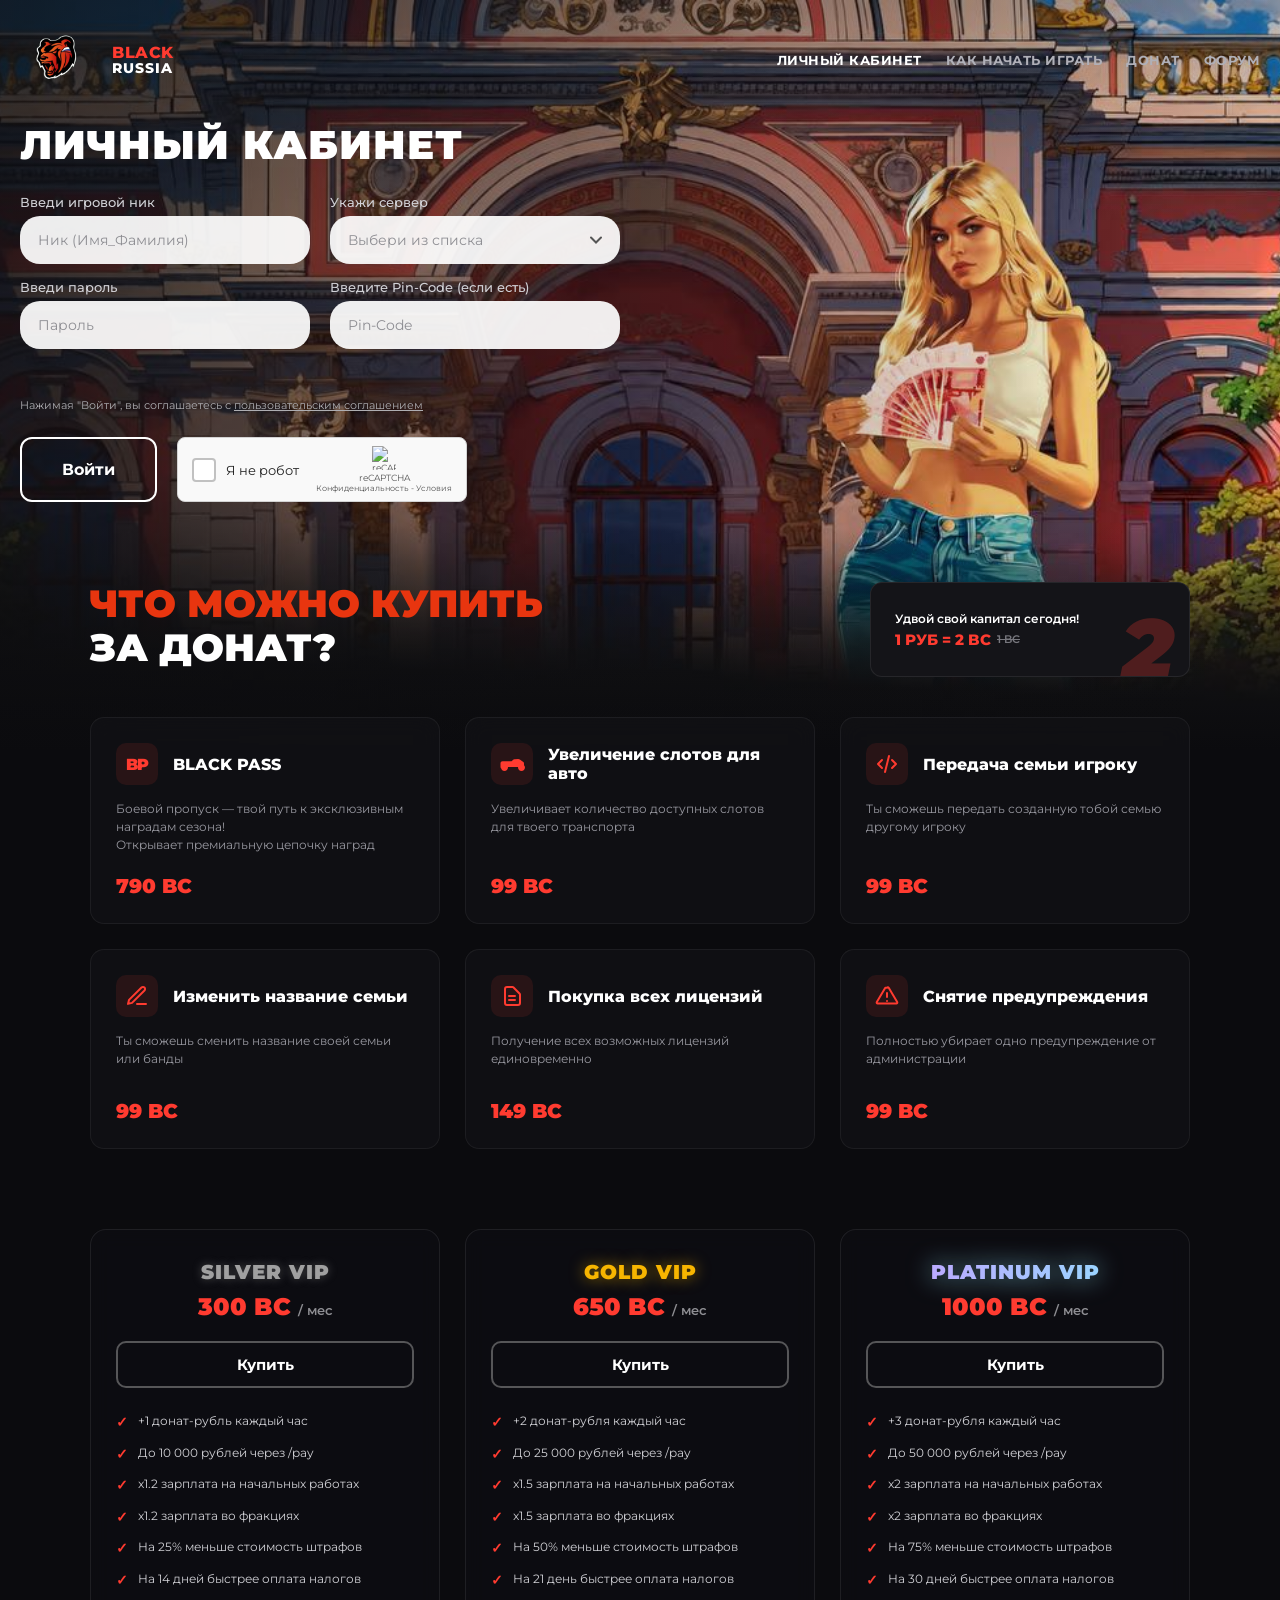
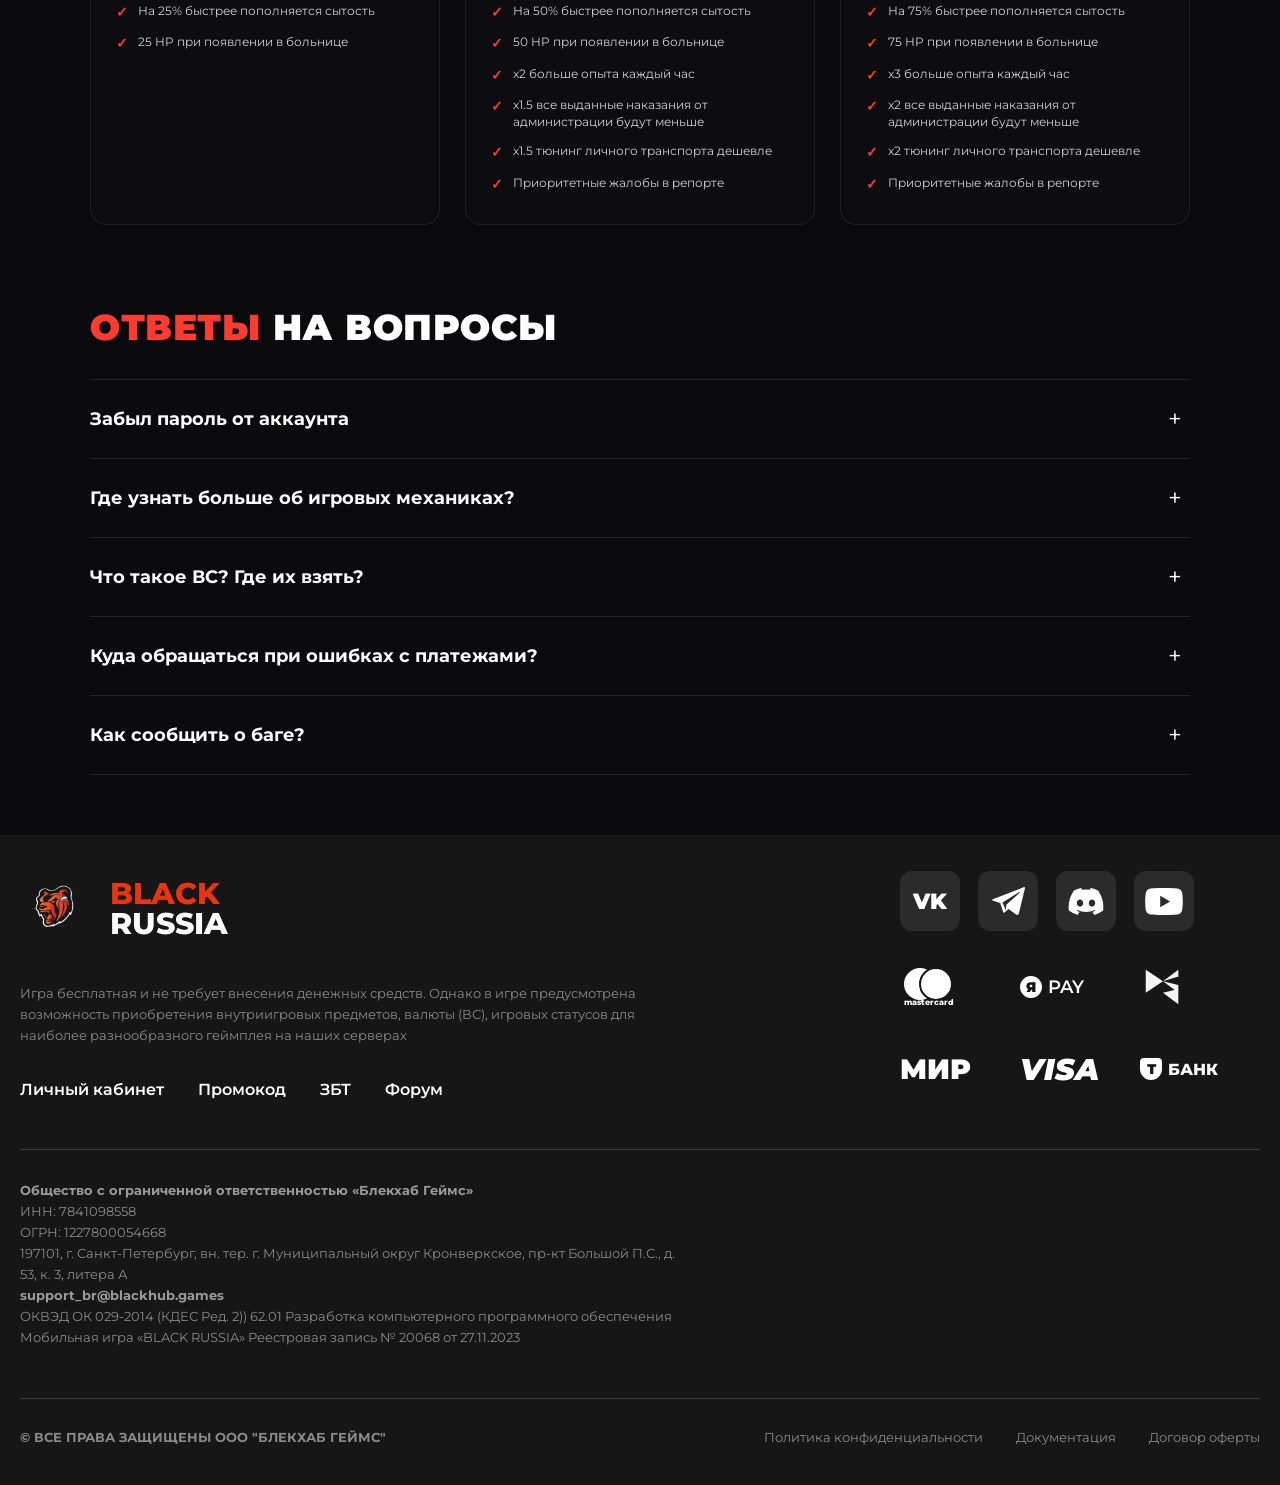
==== commit c3c5e75a: "Update index.html" ====
--- a/index.html
+++ b/index.html
@@ -23,8 +23,6 @@
             </div>
             <nav class="nav-menu">
                 <a href="#" class="nav-link active">ЛИЧНЫЙ КАБИНЕТ</a>
-                <a href="promocode.html" class="nav-link">ПРОМОКОД</a>
-                <a href="beta.html" class="nav-link">ЗБТ</a>
                 <a href="#loginForm" class="nav-link" id="navHowToPlay">КАК НАЧАТЬ ИГРАТЬ</a>
                 <a href="#donationSection" class="nav-link" id="navDonate">ДОНАТ</a>
                 <a href="https://forum.blackrussia.online" target="_blank" class="nav-link">ФОРУМ</a>
@@ -314,17 +312,18 @@
                     </div>
                     <p class="footer-desc">Игра бесплатная и не требует внесения денежных средств. Однако в игре предусмотрена возможность приобретения внутриигровых предметов, валюты (ВС), игровых статусов для наиболее разнообразного геймплея на наших серверах</p>
                     <nav class="footer-links">
-                        <a href="#loginForm" class="footer-link-play">Как начать играть</a>
-                        <a href="#donationSection" class="footer-link-donate">Донат</a>
+                        <a href="index.html">Личный кабинет</a>
+                        <a href="promocode.html">Промокод</a>
+                        <a href="beta.html">ЗБТ</a>
                         <a href="https://forum.blackrussia.online" target="_blank">Форум</a>
                     </nav>
                 </div>
                 <div class="footer-right">
                     <div class="socials">
-                        <a href="https://m.vk.ru/blackrussia.online" target="_blank" class="social social-vk" aria-label="VK"><svg width="34" height="22" viewBox="0 0 34 22"><text x="17" y="19" text-anchor="middle" font-family="Montserrat,sans-serif" font-weight="900" font-size="22" fill="currentColor">VK</text></svg></a>
+                        <a href="https://vk.com/blackrussia.online" target="_blank" class="social social-vk" aria-label="VK"><svg width="34" height="22" viewBox="0 0 34 22"><text x="17" y="19" text-anchor="middle" font-family="Montserrat,sans-serif" font-weight="900" font-size="22" fill="currentColor">VK</text></svg></a>
                         <a href="https://t.me/br_dev" target="_blank" class="social social-tg" aria-label="Telegram"><svg width="34" height="30" viewBox="0 0 34 30" fill="currentColor"><path d="M32 1.5L1.8 13.2c-1 .4-1 1.2-.2 1.4l7.6 2.4 2.9 9c.3.9.6 1 1.3.4l4.1-3.4 7.6 5.6c1.400.8 2.400.4 2.800-1.300L33.800 3c.5-1.900-.7-2.700-1.800-1.500zM11.500 16.400L28 6.200c.8-.5 1.500-.2.900.3L15.300 18.800l-.5 5.500z"/></svg></a>
                         <a href="https://discord.gg/blackrussia" target="_blank" class="social social-dc" aria-label="Discord"><svg width="36" height="28" viewBox="0 0 36 28" fill="currentColor"><path d="M30 3.500A29 29 0 0 0 22.800 1l-.9 1.800a27 27 0 0 0-7.800 0L13.200 1A29 29 0 0 0 6 3.500C1.400 10.300.2 17 .8 23.600a29 29 0 0 0 8.800 4.400l1.900-3a19 19 0 0 1-3-1.400l.7-.6a21 21 0 0 0 17.600 0l.7.600c-1 .6-2 1-3 1.400l1.900 3a29 29 0 0 0 8.800-4.400C36 15.800 34 9.200 30 3.500zM12 19.700c-1.800 0-3.200-1.600-3.200-3.600s1.400-3.600 3.200-3.600 3.200 1.600 3.200 3.600-1.400 3.600-3.200 3.600zm12 0c-1.800 0-3.200-1.600-3.200-3.600s1.400-3.600 3.200-3.600 3.200 1.600 3.200 3.600-1.400 3.600-3.200 3.600z"/></svg></a>
-                        <a href="https://youtube.com/@blackrussia.mobile?si=_q5hyDljt4gPMhvU" target="_blank" class="social social-yt" aria-label="YouTube"><svg width="38" height="27" viewBox="0 0 38 27" fill="currentColor"><path d="M37 4.200A4.800 4.800 0 0 0 33.600.8C30.600 0 19 0 19 0S7.400 0 4.400.8A4.800 4.800 0 0 0 1 4.200C.2 7.200.2 13.500.2 13.500s0 6.300.8 9.300a4.800 4.800 0 0 0 3.400 3.400c3 .8 14.600.8 14.600.8s11.600 0 14.600-.8a4.800 4.800 0 0 0 3.400-3.400c.8-3 .8-9.300.8-9.300s0-6.300-.8-9.300zM15.200 19.200V7.800l9.900 5.700z"/></svg></a>
+                        <a href="https://youtube.com" target="_blank" class="social social-yt" aria-label="YouTube"><svg width="38" height="27" viewBox="0 0 38 27" fill="currentColor"><path d="M37 4.200A4.800 4.800 0 0 0 33.600.8C30.600 0 19 0 19 0S7.400 0 4.400.8A4.800 4.800 0 0 0 1 4.200C.2 7.200.2 13.500.2 13.500s0 6.300.8 9.300a4.800 4.800 0 0 0 3.400 3.400c3 .8 14.600.8 14.600.8s11.600 0 14.600-.8a4.800 4.800 0 0 0 3.400-3.400c.8-3 .8-9.300.8-9.300s0-6.300-.8-9.300zM15.200 19.200V7.800l9.900 5.700z"/></svg></a>
                     </div>
                     <div class="payments">
                         <span class="pay pay-mc"><svg width="58" height="40" viewBox="0 0 58 40"><circle cx="20" cy="17" r="16" fill="#fff"/><circle cx="36" cy="17" r="16" fill="#fff" stroke="#161616" stroke-width="2"/><text x="29" y="38" text-anchor="middle" font-size="8" fill="#fff" font-family="Montserrat,sans-serif">mastercard</text></svg></span>
@@ -379,4 +378,4 @@
     <!-- Подключение скрипта -->
     <script src="script.js"></script>
 </body>
-</html>+</html>
